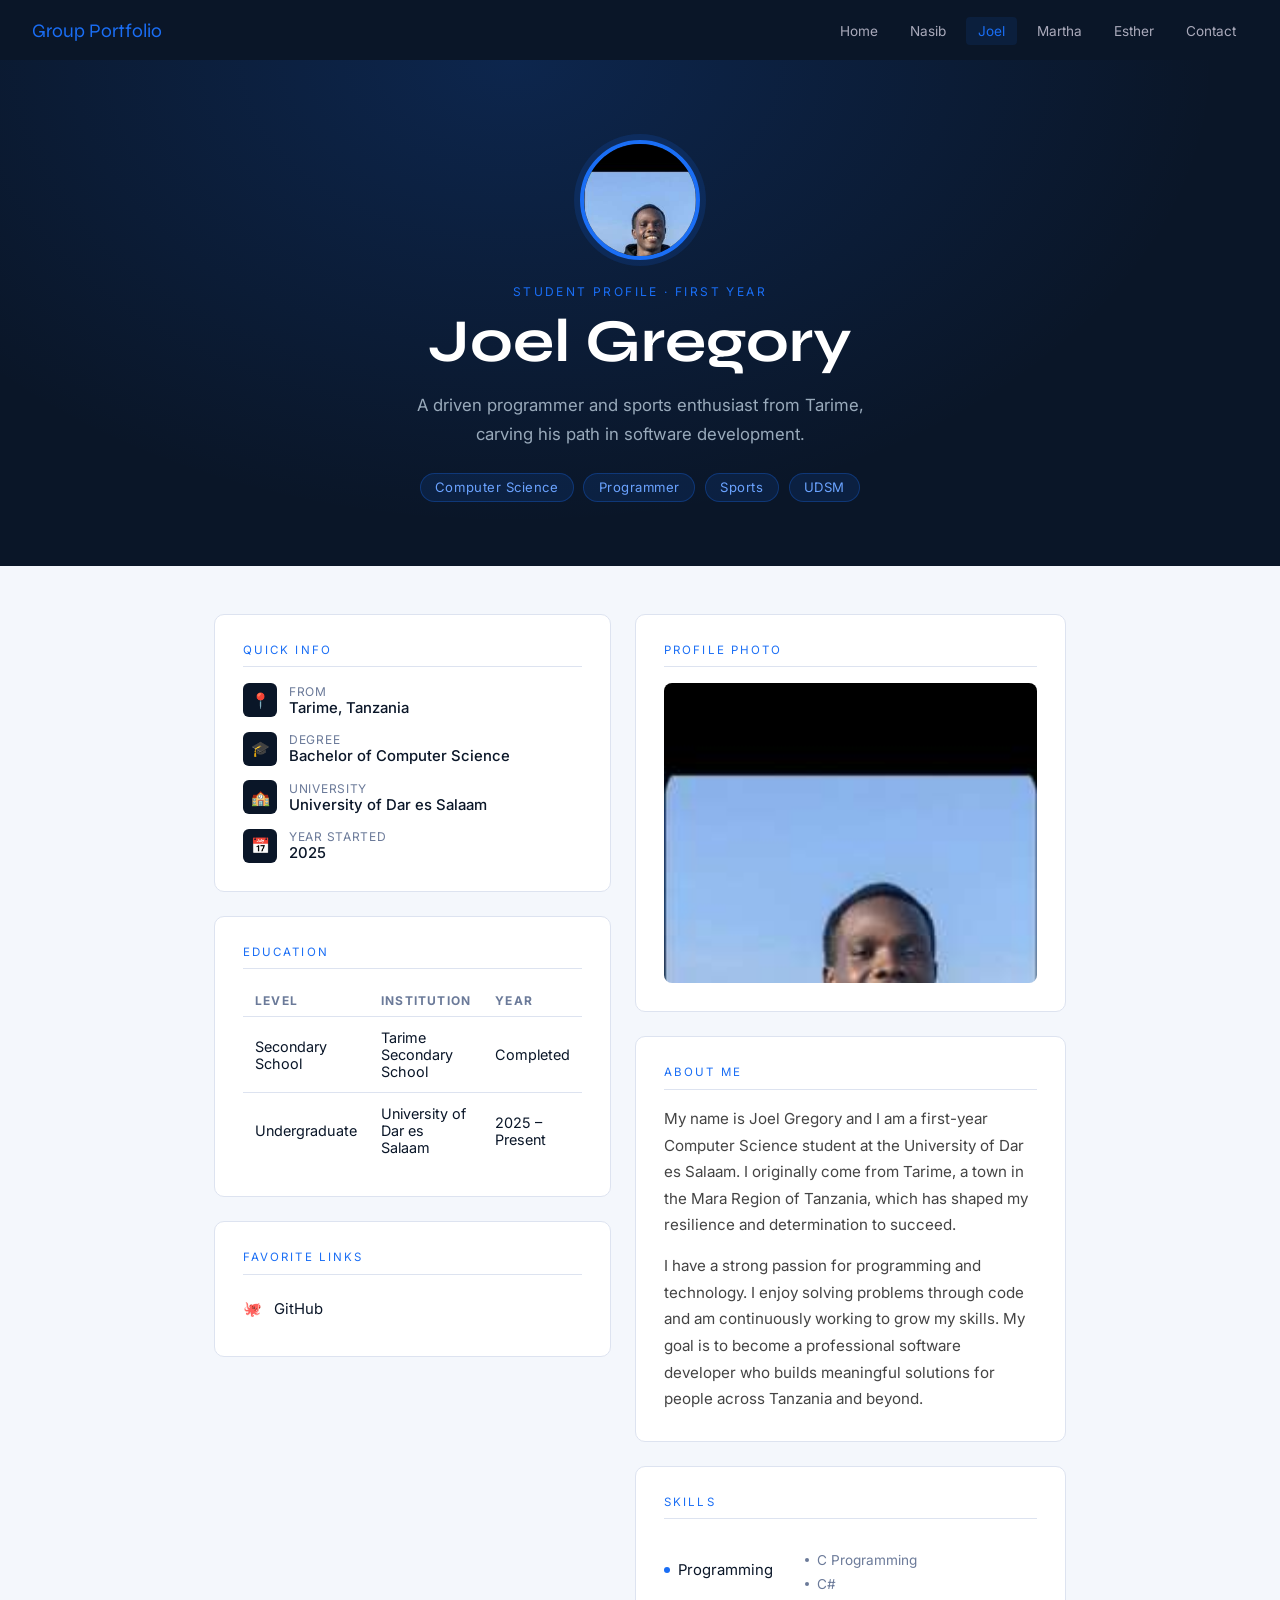
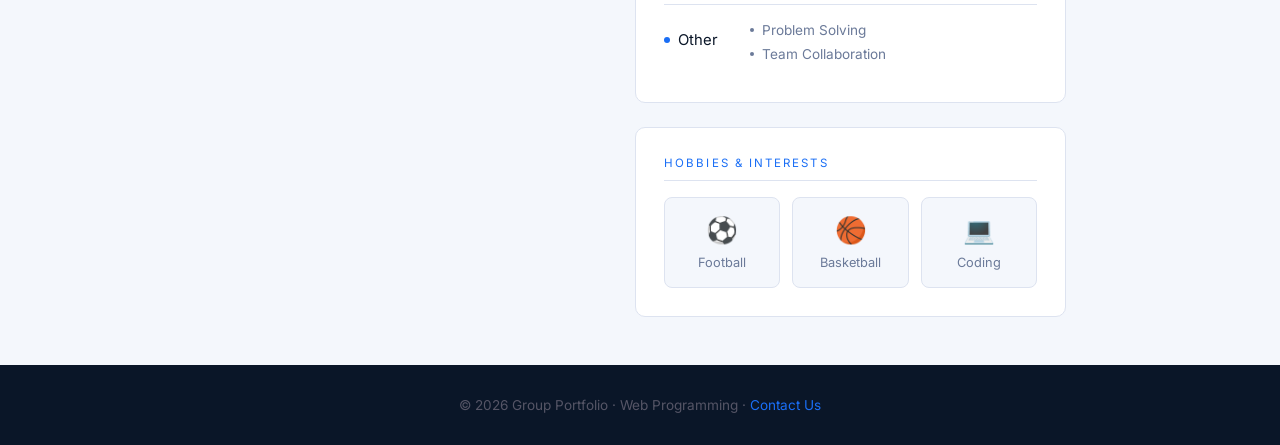
==== Joel.html @ b3907ce8 "Add files via upload" ====
<!DOCTYPE html>
<html lang="en">
<head>
  <meta charset="UTF-8" />
  <meta name="viewport" content="width=device-width, initial-scale=1.0"/>
  <title>Joel Gregory | Student Portfolio</title>
  <link href="https://fonts.googleapis.com/css2?family=Syne:wght@700;800&family=Inter:wght@300;400;500&display=swap" rel="stylesheet"/>
  <style>
    *, *::before, *::after { box-sizing: border-box; margin: 0; padding: 0; }

    :root {
      --navy: #0a1628;
      --blue: #1a6ef5;
      --light-blue: #e8f0fe;
      --white: #ffffff;
      --off-white: #f4f7fc;
      --muted: #6b7a99;
      --border: #dde3f0;
    }

    body {
      font-family: 'Inter', sans-serif;
      background-color: var(--off-white);
      color: var(--navy);
      min-height: 100vh;
    }

    nav {
      background: var(--navy);
      padding: 0 2rem;
      display: flex;
      align-items: center;
      justify-content: space-between;
      position: sticky;
      top: 0;
      z-index: 100;
      height: 60px;
    }

    .nav-brand {
      font-family: 'Syne', sans-serif;
      color: var(--blue);
      font-size: 1.2rem;
      text-decoration: none;
    }

    .nav-links {
      display: flex;
      gap: 0.5rem;
      list-style: none;
      flex-wrap: wrap;
    }

    .nav-links a {
      color: #aab;
      text-decoration: none;
      font-size: 0.85rem;
      padding: 0.4rem 0.75rem;
      border-radius: 4px;
      transition: color 0.2s, background 0.2s;
    }

    .nav-links a:hover, .nav-links a.active {
      color: var(--blue);
      background: rgba(26,110,245,0.1);
    }

    .hero {
      background: var(--navy);
      color: var(--white);
      padding: 5rem 2rem 4rem;
      position: relative;
      overflow: hidden;
      display: flex;
      flex-direction: column;
      align-items: center;
      text-align: center;
    }

    .hero::before {
      content: '';
      position: absolute;
      inset: 0;
      background: radial-gradient(ellipse at 40% 0%, rgba(26,110,245,0.18) 0%, transparent 65%);
    }

    .avatar-circle {
      width: 120px;
      height: 120px;
      border-radius: 50%;
      overflow: hidden;
      border: 4px solid var(--blue);
      margin-bottom: 1.5rem;
      position: relative;
      z-index: 1;
      box-shadow: 0 0 0 6px rgba(26,110,245,0.15);
      animation: fadeDown 0.7s ease both;
    }

    .avatar-circle img {
      width: 100%;
      height: 100%;
      object-fit: cover;
      object-position: center top;
    }

    @keyframes fadeDown {
      from { opacity: 0; transform: translateY(-20px); }
      to   { opacity: 1; transform: translateY(0); }
    }

    @keyframes fadeUp {
      from { opacity: 0; transform: translateY(20px); }
      to   { opacity: 1; transform: translateY(0); }
    }

    .hero-label {
      font-size: 0.75rem;
      letter-spacing: 0.2em;
      text-transform: uppercase;
      color: var(--blue);
      margin-bottom: 0.6rem;
      position: relative;
      z-index: 1;
      animation: fadeUp 0.6s 0.2s ease both;
    }

    .hero h1 {
      font-family: 'Syne', sans-serif;
      font-size: clamp(2.2rem, 5vw, 3.8rem);
      line-height: 1.1;
      margin-bottom: 1rem;
      position: relative;
      z-index: 1;
      animation: fadeUp 0.6s 0.3s ease both;
    }

    .hero-bio {
      font-size: 1.05rem;
      color: #99aabb;
      max-width: 500px;
      line-height: 1.7;
      position: relative;
      z-index: 1;
      animation: fadeUp 0.6s 0.4s ease both;
    }

    .hero-tags {
      display: flex;
      gap: 0.6rem;
      flex-wrap: wrap;
      justify-content: center;
      margin-top: 1.5rem;
      position: relative;
      z-index: 1;
      animation: fadeUp 0.6s 0.5s ease both;
    }

    .tag {
      background: rgba(26,110,245,0.12);
      border: 1px solid rgba(26,110,245,0.3);
      color: #6ba3ff;
      padding: 0.35rem 0.9rem;
      border-radius: 20px;
      font-size: 0.82rem;
      letter-spacing: 0.04em;
    }

    .main {
      max-width: 900px;
      margin: 3rem auto;
      padding: 0 1.5rem;
      display: grid;
      grid-template-columns: 1fr 1.6fr;
      gap: 1.5rem;
      align-items: start;
    }

    @media (max-width: 650px) {
      .main { grid-template-columns: 1fr; }
    }

    .card {
      background: var(--white);
      border: 1px solid var(--border);
      border-radius: 10px;
      padding: 1.75rem;
      margin-bottom: 1.5rem;
    }

    .card:last-child { margin-bottom: 0; }

    .card-title {
      font-size: 0.72rem;
      letter-spacing: 0.18em;
      text-transform: uppercase;
      color: var(--blue);
      margin-bottom: 1rem;
      padding-bottom: 0.6rem;
      border-bottom: 1px solid var(--border);
    }

    .detail-row {
      display: flex;
      align-items: center;
      gap: 0.75rem;
      margin-bottom: 0.9rem;
    }

    .detail-row:last-child { margin-bottom: 0; }

    .detail-icon {
      width: 34px;
      height: 34px;
      background: var(--navy);
      border-radius: 6px;
      display: flex;
      align-items: center;
      justify-content: center;
      font-size: 0.95rem;
      flex-shrink: 0;
    }

    .detail-label {
      font-size: 0.75rem;
      color: var(--muted);
      text-transform: uppercase;
      letter-spacing: 0.06em;
    }

    .detail-value {
      font-size: 0.93rem;
      font-weight: 500;
      color: var(--navy);
    }

    .skill-list { list-style: none; }

    .skill-list li {
      padding: 0.5rem 0;
      border-bottom: 1px solid var(--border);
      font-size: 0.93rem;
      display: flex;
      align-items: center;
      gap: 0.5rem;
    }

    .skill-list li:last-child { border-bottom: none; }

    .skill-list li::before {
      content: '';
      width: 6px;
      height: 6px;
      border-radius: 50%;
      background: var(--blue);
      flex-shrink: 0;
    }

    .skill-sub {
      list-style: none;
      margin-left: 1.5rem;
      margin-top: 0.3rem;
    }

    .skill-sub li {
      font-size: 0.85rem;
      color: var(--muted);
      padding: 0.25rem 0;
      border-bottom: none !important;
    }

    .skill-sub li::before {
      background: var(--muted) !important;
      width: 4px !important;
      height: 4px !important;
    }

    .edu-table {
      width: 100%;
      border-collapse: collapse;
      font-size: 0.9rem;
    }

    .edu-table th {
      text-align: left;
      font-size: 0.75rem;
      letter-spacing: 0.1em;
      text-transform: uppercase;
      color: var(--muted);
      padding: 0.5rem 0.75rem;
      border-bottom: 1px solid var(--border);
    }

    .edu-table td {
      padding: 0.75rem;
      border-bottom: 1px solid var(--border);
      color: var(--navy);
    }

    .edu-table tr:last-child td { border-bottom: none; }

    .hobby-grid {
      display: grid;
      grid-template-columns: repeat(3, 1fr);
      gap: 0.75rem;
    }

    .hobby-item {
      background: var(--off-white);
      border: 1px solid var(--border);
      border-radius: 8px;
      padding: 1rem 0.75rem;
      text-align: center;
      transition: border-color 0.2s, transform 0.2s;
    }

    .hobby-item:hover {
      border-color: var(--blue);
      transform: translateY(-3px);
    }

    .hobby-emoji { font-size: 1.6rem; display: block; margin-bottom: 0.4rem; }
    .hobby-name { font-size: 0.8rem; color: var(--muted); }

    .about-text {
      font-size: 0.95rem;
      line-height: 1.75;
      color: #444;
    }

    .about-text p + p { margin-top: 0.9rem; }

    .activity-photo {
      width: 100%;
      border-radius: 8px;
      object-fit: cover;
      object-position: center top;
      max-height: 300px;
      display: block;
    }

    .contact-link {
      display: flex;
      align-items: center;
      gap: 0.75rem;
      text-decoration: none;
      color: var(--navy);
      padding: 0.6rem 0;
      border-bottom: 1px solid var(--border);
      font-size: 0.93rem;
      transition: color 0.2s;
    }

    .contact-link:last-child { border-bottom: none; }
    .contact-link:hover { color: var(--blue); }

    footer {
      background: var(--navy);
      color: #556;
      text-align: center;
      padding: 2rem;
      font-size: 0.85rem;
      margin-top: 3rem;
    }

    footer a { color: var(--blue); text-decoration: none; }
  </style>
</head>
<body>

  <nav>
    <a class="nav-brand" href="index.html">Group Portfolio</a>
    <ul class="nav-links">
      <li><a href="index.html">Home</a></li>
      <li><a href="profile1.html">Nasib</a></li>
      <li><a href="profile2.html" class="active">Joel</a></li>
      <li><a href="profile3.html">Martha</a></li>
      <li><a href="profile4.html">Esther</a></li>
      <li><a href="contact.html">Contact</a></li>
    </ul>
  </nav>

  <div class="hero">
    <div class="avatar-circle">
      <img src="[data-uri]" alt="Joel Gregory">
    </div>
    <p class="hero-label">Student Profile &middot; First Year</p>
    <h1>Joel Gregory</h1>
    <p class="hero-bio">A driven programmer and sports enthusiast from Tarime, carving his path in software development.</p>
    <div class="hero-tags">
      <span class="tag">Computer Science</span>
      <span class="tag">Programmer</span>
      <span class="tag">Sports</span>
      <span class="tag">UDSM</span>
    </div>
  </div>

  <div class="main">

    <div>
      <div class="card">
        <p class="card-title">Quick Info</p>
        <div class="detail-row">
          <div class="detail-icon">📍</div>
          <div>
            <div class="detail-label">From</div>
            <div class="detail-value">Tarime, Tanzania</div>
          </div>
        </div>
        <div class="detail-row">
          <div class="detail-icon">🎓</div>
          <div>
            <div class="detail-label">Degree</div>
            <div class="detail-value">Bachelor of Computer Science</div>
          </div>
        </div>
        <div class="detail-row">
          <div class="detail-icon">🏫</div>
          <div>
            <div class="detail-label">University</div>
            <div class="detail-value">University of Dar es Salaam</div>
          </div>
        </div>
        <div class="detail-row">
          <div class="detail-icon">📅</div>
          <div>
            <div class="detail-label">Year Started</div>
            <div class="detail-value">2025</div>
          </div>
        </div>
      </div>

      <div class="card">
        <p class="card-title">Education</p>
        <table class="edu-table">
          <tr>
            <th>Level</th>
            <th>Institution</th>
            <th>Year</th>
          </tr>
          <tr>
            <td>Secondary School</td>
            <td>Tarime Secondary School</td>
            <td>Completed</td>
          </tr>
          <tr>
            <td>Undergraduate</td>
            <td>University of Dar es Salaam</td>
            <td>2025 – Present</td>
          </tr>
        </table>
      </div>

      <div class="card">
        <p class="card-title">Favorite Links</p>
        <a class="contact-link" href="https://www.github.com" target="_blank">
          <span>🐙</span> GitHub
        </a>
      </div>
    </div>

    <div>
      <div class="card">
        <p class="card-title">Profile Photo</p>
        <img class="activity-photo" src="[data-uri]" alt="Joel Gregory">
      </div>

      <div class="card">
        <p class="card-title">About Me</p>
        <div class="about-text">
          <p>My name is Joel Gregory and I am a first-year Computer Science student at the University of Dar es Salaam. I originally come from Tarime, a town in the Mara Region of Tanzania, which has shaped my resilience and determination to succeed.</p>
          <p>I have a strong passion for programming and technology. I enjoy solving problems through code and am continuously working to grow my skills. My goal is to become a professional software developer who builds meaningful solutions for people across Tanzania and beyond.</p>
        </div>
      </div>

      <div class="card">
        <p class="card-title">Skills</p>
        <ul class="skill-list">
          <li>Programming
            <ul class="skill-sub">
              <li>C Programming</li>
              <li>C#</li>
            </ul>
          </li>
          <li>Other
            <ul class="skill-sub">
              <li>Problem Solving</li>
              <li>Team Collaboration</li>
            </ul>
          </li>
        </ul>
      </div>

      <div class="card">
        <p class="card-title">Hobbies &amp; Interests</p>
        <div class="hobby-grid">
          <div class="hobby-item">
            <span class="hobby-emoji">⚽</span>
            <span class="hobby-name">Football</span>
          </div>
          <div class="hobby-item">
            <span class="hobby-emoji">🏀</span>
            <span class="hobby-name">Basketball</span>
          </div>
          <div class="hobby-item">
            <span class="hobby-emoji">💻</span>
            <span class="hobby-name">Coding</span>
          </div>
        </div>
      </div>
    </div>

  </div>

  <footer>
    <p>&copy; 2026 Group Portfolio &middot; Web Programming &middot; <a href="contact.html">Contact Us</a></p>
  </footer>

</body>
</html>
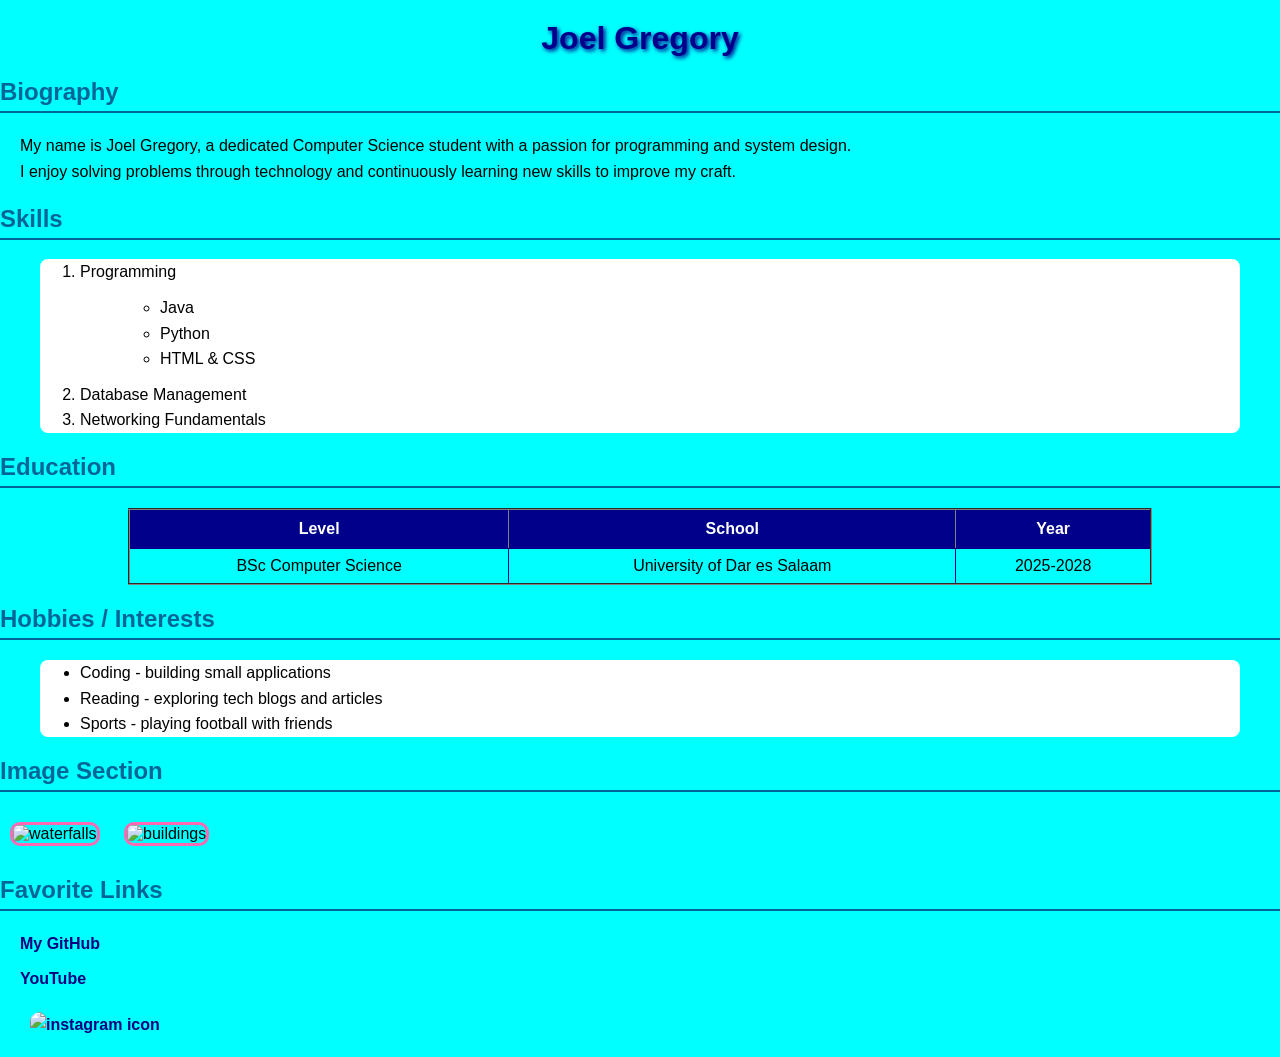
==== commit 61d28b0b: "Add files via upload" ====
--- a/Joel.html
+++ b/Joel.html
@@ -1,520 +1,71 @@
-<!DOCTYPE html>
-<html lang="en">
-<head>
-  <meta charset="UTF-8" />
-  <meta name="viewport" content="width=device-width, initial-scale=1.0"/>
-  <title>Joel Gregory | Student Portfolio</title>
-  <link href="https://fonts.googleapis.com/css2?family=Syne:wght@700;800&family=Inter:wght@300;400;500&display=swap" rel="stylesheet"/>
-  <style>
-    *, *::before, *::after { box-sizing: border-box; margin: 0; padding: 0; }
-
-    :root {
-      --navy: #0a1628;
-      --blue: #1a6ef5;
-      --light-blue: #e8f0fe;
-      --white: #ffffff;
-      --off-white: #f4f7fc;
-      --muted: #6b7a99;
-      --border: #dde3f0;
-    }
-
-    body {
-      font-family: 'Inter', sans-serif;
-      background-color: var(--off-white);
-      color: var(--navy);
-      min-height: 100vh;
-    }
-
-    nav {
-      background: var(--navy);
-      padding: 0 2rem;
-      display: flex;
-      align-items: center;
-      justify-content: space-between;
-      position: sticky;
-      top: 0;
-      z-index: 100;
-      height: 60px;
-    }
-
-    .nav-brand {
-      font-family: 'Syne', sans-serif;
-      color: var(--blue);
-      font-size: 1.2rem;
-      text-decoration: none;
-    }
-
-    .nav-links {
-      display: flex;
-      gap: 0.5rem;
-      list-style: none;
-      flex-wrap: wrap;
-    }
-
-    .nav-links a {
-      color: #aab;
-      text-decoration: none;
-      font-size: 0.85rem;
-      padding: 0.4rem 0.75rem;
-      border-radius: 4px;
-      transition: color 0.2s, background 0.2s;
-    }
-
-    .nav-links a:hover, .nav-links a.active {
-      color: var(--blue);
-      background: rgba(26,110,245,0.1);
-    }
-
-    .hero {
-      background: var(--navy);
-      color: var(--white);
-      padding: 5rem 2rem 4rem;
-      position: relative;
-      overflow: hidden;
-      display: flex;
-      flex-direction: column;
-      align-items: center;
-      text-align: center;
-    }
-
-    .hero::before {
-      content: '';
-      position: absolute;
-      inset: 0;
-      background: radial-gradient(ellipse at 40% 0%, rgba(26,110,245,0.18) 0%, transparent 65%);
-    }
-
-    .avatar-circle {
-      width: 120px;
-      height: 120px;
-      border-radius: 50%;
-      overflow: hidden;
-      border: 4px solid var(--blue);
-      margin-bottom: 1.5rem;
-      position: relative;
-      z-index: 1;
-      box-shadow: 0 0 0 6px rgba(26,110,245,0.15);
-      animation: fadeDown 0.7s ease both;
-    }
-
-    .avatar-circle img {
-      width: 100%;
-      height: 100%;
-      object-fit: cover;
-      object-position: center top;
-    }
-
-    @keyframes fadeDown {
-      from { opacity: 0; transform: translateY(-20px); }
-      to   { opacity: 1; transform: translateY(0); }
-    }
-
-    @keyframes fadeUp {
-      from { opacity: 0; transform: translateY(20px); }
-      to   { opacity: 1; transform: translateY(0); }
-    }
-
-    .hero-label {
-      font-size: 0.75rem;
-      letter-spacing: 0.2em;
-      text-transform: uppercase;
-      color: var(--blue);
-      margin-bottom: 0.6rem;
-      position: relative;
-      z-index: 1;
-      animation: fadeUp 0.6s 0.2s ease both;
-    }
-
-    .hero h1 {
-      font-family: 'Syne', sans-serif;
-      font-size: clamp(2.2rem, 5vw, 3.8rem);
-      line-height: 1.1;
-      margin-bottom: 1rem;
-      position: relative;
-      z-index: 1;
-      animation: fadeUp 0.6s 0.3s ease both;
-    }
-
-    .hero-bio {
-      font-size: 1.05rem;
-      color: #99aabb;
-      max-width: 500px;
-      line-height: 1.7;
-      position: relative;
-      z-index: 1;
-      animation: fadeUp 0.6s 0.4s ease both;
-    }
-
-    .hero-tags {
-      display: flex;
-      gap: 0.6rem;
-      flex-wrap: wrap;
-      justify-content: center;
-      margin-top: 1.5rem;
-      position: relative;
-      z-index: 1;
-      animation: fadeUp 0.6s 0.5s ease both;
-    }
-
-    .tag {
-      background: rgba(26,110,245,0.12);
-      border: 1px solid rgba(26,110,245,0.3);
-      color: #6ba3ff;
-      padding: 0.35rem 0.9rem;
-      border-radius: 20px;
-      font-size: 0.82rem;
-      letter-spacing: 0.04em;
-    }
-
-    .main {
-      max-width: 900px;
-      margin: 3rem auto;
-      padding: 0 1.5rem;
-      display: grid;
-      grid-template-columns: 1fr 1.6fr;
-      gap: 1.5rem;
-      align-items: start;
-    }
-
-    @media (max-width: 650px) {
-      .main { grid-template-columns: 1fr; }
-    }
-
-    .card {
-      background: var(--white);
-      border: 1px solid var(--border);
-      border-radius: 10px;
-      padding: 1.75rem;
-      margin-bottom: 1.5rem;
-    }
-
-    .card:last-child { margin-bottom: 0; }
-
-    .card-title {
-      font-size: 0.72rem;
-      letter-spacing: 0.18em;
-      text-transform: uppercase;
-      color: var(--blue);
-      margin-bottom: 1rem;
-      padding-bottom: 0.6rem;
-      border-bottom: 1px solid var(--border);
-    }
-
-    .detail-row {
-      display: flex;
-      align-items: center;
-      gap: 0.75rem;
-      margin-bottom: 0.9rem;
-    }
-
-    .detail-row:last-child { margin-bottom: 0; }
-
-    .detail-icon {
-      width: 34px;
-      height: 34px;
-      background: var(--navy);
-      border-radius: 6px;
-      display: flex;
-      align-items: center;
-      justify-content: center;
-      font-size: 0.95rem;
-      flex-shrink: 0;
-    }
-
-    .detail-label {
-      font-size: 0.75rem;
-      color: var(--muted);
-      text-transform: uppercase;
-      letter-spacing: 0.06em;
-    }
-
-    .detail-value {
-      font-size: 0.93rem;
-      font-weight: 500;
-      color: var(--navy);
-    }
-
-    .skill-list { list-style: none; }
-
-    .skill-list li {
-      padding: 0.5rem 0;
-      border-bottom: 1px solid var(--border);
-      font-size: 0.93rem;
-      display: flex;
-      align-items: center;
-      gap: 0.5rem;
-    }
-
-    .skill-list li:last-child { border-bottom: none; }
-
-    .skill-list li::before {
-      content: '';
-      width: 6px;
-      height: 6px;
-      border-radius: 50%;
-      background: var(--blue);
-      flex-shrink: 0;
-    }
-
-    .skill-sub {
-      list-style: none;
-      margin-left: 1.5rem;
-      margin-top: 0.3rem;
-    }
-
-    .skill-sub li {
-      font-size: 0.85rem;
-      color: var(--muted);
-      padding: 0.25rem 0;
-      border-bottom: none !important;
-    }
-
-    .skill-sub li::before {
-      background: var(--muted) !important;
-      width: 4px !important;
-      height: 4px !important;
-    }
-
-    .edu-table {
-      width: 100%;
-      border-collapse: collapse;
-      font-size: 0.9rem;
-    }
-
-    .edu-table th {
-      text-align: left;
-      font-size: 0.75rem;
-      letter-spacing: 0.1em;
-      text-transform: uppercase;
-      color: var(--muted);
-      padding: 0.5rem 0.75rem;
-      border-bottom: 1px solid var(--border);
-    }
-
-    .edu-table td {
-      padding: 0.75rem;
-      border-bottom: 1px solid var(--border);
-      color: var(--navy);
-    }
-
-    .edu-table tr:last-child td { border-bottom: none; }
-
-    .hobby-grid {
-      display: grid;
-      grid-template-columns: repeat(3, 1fr);
-      gap: 0.75rem;
-    }
-
-    .hobby-item {
-      background: var(--off-white);
-      border: 1px solid var(--border);
-      border-radius: 8px;
-      padding: 1rem 0.75rem;
-      text-align: center;
-      transition: border-color 0.2s, transform 0.2s;
-    }
-
-    .hobby-item:hover {
-      border-color: var(--blue);
-      transform: translateY(-3px);
-    }
-
-    .hobby-emoji { font-size: 1.6rem; display: block; margin-bottom: 0.4rem; }
-    .hobby-name { font-size: 0.8rem; color: var(--muted); }
-
-    .about-text {
-      font-size: 0.95rem;
-      line-height: 1.75;
-      color: #444;
-    }
-
-    .about-text p + p { margin-top: 0.9rem; }
-
-    .activity-photo {
-      width: 100%;
-      border-radius: 8px;
-      object-fit: cover;
-      object-position: center top;
-      max-height: 300px;
-      display: block;
-    }
-
-    .contact-link {
-      display: flex;
-      align-items: center;
-      gap: 0.75rem;
-      text-decoration: none;
-      color: var(--navy);
-      padding: 0.6rem 0;
-      border-bottom: 1px solid var(--border);
-      font-size: 0.93rem;
-      transition: color 0.2s;
-    }
-
-    .contact-link:last-child { border-bottom: none; }
-    .contact-link:hover { color: var(--blue); }
-
-    footer {
-      background: var(--navy);
-      color: #556;
-      text-align: center;
-      padding: 2rem;
-      font-size: 0.85rem;
-      margin-top: 3rem;
-    }
-
-    footer a { color: var(--blue); text-decoration: none; }
-  </style>
-</head>
-<body>
-
-  <nav>
-    <a class="nav-brand" href="index.html">Group Portfolio</a>
-    <ul class="nav-links">
-      <li><a href="index.html">Home</a></li>
-      <li><a href="profile1.html">Nasib</a></li>
-      <li><a href="profile2.html" class="active">Joel</a></li>
-      <li><a href="profile3.html">Martha</a></li>
-      <li><a href="profile4.html">Esther</a></li>
-      <li><a href="contact.html">Contact</a></li>
-    </ul>
-  </nav>
-
-  <div class="hero">
-    <div class="avatar-circle">
-      <img src="[data-uri]" alt="Joel Gregory">
-    </div>
-    <p class="hero-label">Student Profile &middot; First Year</p>
-    <h1>Joel Gregory</h1>
-    <p class="hero-bio">A driven programmer and sports enthusiast from Tarime, carving his path in software development.</p>
-    <div class="hero-tags">
-      <span class="tag">Computer Science</span>
-      <span class="tag">Programmer</span>
-      <span class="tag">Sports</span>
-      <span class="tag">UDSM</span>
-    </div>
-  </div>
-
-  <div class="main">
-
-    <div>
-      <div class="card">
-        <p class="card-title">Quick Info</p>
-        <div class="detail-row">
-          <div class="detail-icon">📍</div>
-          <div>
-            <div class="detail-label">From</div>
-            <div class="detail-value">Tarime, Tanzania</div>
-          </div>
-        </div>
-        <div class="detail-row">
-          <div class="detail-icon">🎓</div>
-          <div>
-            <div class="detail-label">Degree</div>
-            <div class="detail-value">Bachelor of Computer Science</div>
-          </div>
-        </div>
-        <div class="detail-row">
-          <div class="detail-icon">🏫</div>
-          <div>
-            <div class="detail-label">University</div>
-            <div class="detail-value">University of Dar es Salaam</div>
-          </div>
-        </div>
-        <div class="detail-row">
-          <div class="detail-icon">📅</div>
-          <div>
-            <div class="detail-label">Year Started</div>
-            <div class="detail-value">2025</div>
-          </div>
-        </div>
-      </div>
-
-      <div class="card">
-        <p class="card-title">Education</p>
-        <table class="edu-table">
-          <tr>
-            <th>Level</th>
-            <th>Institution</th>
-            <th>Year</th>
-          </tr>
-          <tr>
-            <td>Secondary School</td>
-            <td>Tarime Secondary School</td>
-            <td>Completed</td>
-          </tr>
-          <tr>
-            <td>Undergraduate</td>
-            <td>University of Dar es Salaam</td>
-            <td>2025 – Present</td>
-          </tr>
-        </table>
-      </div>
-
-      <div class="card">
-        <p class="card-title">Favorite Links</p>
-        <a class="contact-link" href="https://www.github.com" target="_blank">
-          <span>🐙</span> GitHub
-        </a>
-      </div>
-    </div>
-
-    <div>
-      <div class="card">
-        <p class="card-title">Profile Photo</p>
-        <img class="activity-photo" src="[data-uri]" alt="Joel Gregory">
-      </div>
-
-      <div class="card">
-        <p class="card-title">About Me</p>
-        <div class="about-text">
-          <p>My name is Joel Gregory and I am a first-year Computer Science student at the University of Dar es Salaam. I originally come from Tarime, a town in the Mara Region of Tanzania, which has shaped my resilience and determination to succeed.</p>
-          <p>I have a strong passion for programming and technology. I enjoy solving problems through code and am continuously working to grow my skills. My goal is to become a professional software developer who builds meaningful solutions for people across Tanzania and beyond.</p>
-        </div>
-      </div>
-
-      <div class="card">
-        <p class="card-title">Skills</p>
-        <ul class="skill-list">
-          <li>Programming
-            <ul class="skill-sub">
-              <li>C Programming</li>
-              <li>C#</li>
-            </ul>
-          </li>
-          <li>Other
-            <ul class="skill-sub">
-              <li>Problem Solving</li>
-              <li>Team Collaboration</li>
-            </ul>
-          </li>
-        </ul>
-      </div>
-
-      <div class="card">
-        <p class="card-title">Hobbies &amp; Interests</p>
-        <div class="hobby-grid">
-          <div class="hobby-item">
-            <span class="hobby-emoji">⚽</span>
-            <span class="hobby-name">Football</span>
-          </div>
-          <div class="hobby-item">
-            <span class="hobby-emoji">🏀</span>
-            <span class="hobby-name">Basketball</span>
-          </div>
-          <div class="hobby-item">
-            <span class="hobby-emoji">💻</span>
-            <span class="hobby-name">Coding</span>
-          </div>
-        </div>
-      </div>
-    </div>
-
-  </div>
-
-  <footer>
-    <p>&copy; 2026 Group Portfolio &middot; Web Programming &middot; <a href="contact.html">Contact Us</a></p>
-  </footer>
-
-</body>
-</html>
+<!DOCTYPE html>
+<html>
+<head>
+    <title>Profile - Joel Gregory</title>
+    <link rel="stylesheet" href="style.css">
+</head>
+<body>
+    <h1>Joel Gregory</h1>
+
+    <!-- Personal Information -->
+    <h2>Biography</h2>
+    <p>
+        My name is Joel Gregory, a dedicated Computer Science student with a passion for programming and system design.<br> 
+        I enjoy solving problems through technology and continuously learning new skills to improve my craft.
+    </p>
+
+    <!-- Skills -->
+    <h2>Skills</h2>
+    <ol>
+        <li>Programming
+            <ul>
+                <li>Java</li>
+                <li>Python</li>
+                <li>HTML & CSS</li>
+            </ul>
+        </li>
+        <li>Database Management</li>
+        <li>Networking Fundamentals</li>
+    </ol>
+
+    <!-- Education -->
+    <h2>Education</h2>
+    <table border="2">
+        <tr>
+            <th>Level</th>
+            <th>School</th>
+            <th>Year</th>
+        </tr>
+        <tr>
+            <td>BSc Computer Science</td>
+            <td>University of Dar es Salaam</td>
+            <td>2025-2028</td>
+        </tr>
+    </table>
+
+    <!-- Hobbies / Interests -->
+    <h2>Hobbies / Interests</h2>
+    <ul>
+        <li>Coding - building small applications</li>
+        <li>Reading - exploring tech blogs and articles</li>
+        <li>Sports - playing football with friends</li>
+    </ul>
+
+    <!-- Image Section -->
+    <h2>Image Section</h2>
+    <img src="waterfall.jpg" alt="waterfalls" width="200" height="250">
+    <img src="building.jpg" alt="buildings" width="200" height="250">
+
+    <!-- Favorite Links -->
+    <h2>Favorite Links</h2>
+    <p><a href="https://github.com/joh2005">My GitHub</a></p>
+    <p><a href="https://www.youtube.com/">YouTube</a></p>
+    <p><a href="https://www.instagram.com/official_rickxon001" target="_blank">
+  <img src="instagram.jpg" alt="instagram icon" width="150" height="200">
+    </a>
+    </p>
+
+    <!-- Comments in Code -->
+    <!-- This is Joel Gregory's personal portfolio page -->
+</body>
+</html>
--- a/style.css
+++ b/style.css
@@ -0,0 +1,90 @@
+/* General Page Styling */
+body {
+    font-family: Arial, sans-serif;
+    background-color: aqua; /* Advanced: Gradient */
+    margin: 0;
+    padding: 0;
+}
+
+/* Title */
+h1 {
+    text-align: center;
+    color: darkblue;
+    text-shadow: 2px 2px 4px darkblue; /* Advanced: Text Shadow */
+    margin-top: 20px;
+}
+
+/* Section Headings */
+h2 {
+    color: #006699;
+    border-bottom: 2px solid #006699;
+    padding-bottom: 5px;
+    margin-top: 20px;
+}
+
+/* Biography Paragraph */
+p {
+    font-size: 16px;
+    line-height: 1.6;
+    margin: 10px 20px;
+}
+
+/* Skills List */
+ol, ul {
+    margin: 10px 40px;
+    line-height: 1.6;
+    background-color: white;
+    border-radius: 8px; /* Advanced: Rounded Corners */
+}
+
+/* Education Table */
+table {
+    width: 80%;
+    margin: 20px auto;
+    border-collapse: collapse;
+    text-align: center;
+}
+table th {
+    background-color: darkblue;
+    color: white;
+    padding: 10px;
+}
+table td {
+    border: 1px solid darkblue;
+    padding: 8px;
+}
+
+/* Images */
+img {
+    margin: 10px;
+    border: 3px solid hotpink;
+    border-radius: 10px; /* Rounded corners */
+    transition: transform 0.3s; /* Advanced: Transition */
+}
+img:hover {
+    transform: scale(1.05); /* Hover effect */
+    border-color: gold;
+}
+
+/* Links */
+a {
+    color: navy;
+    text-decoration: none;
+    font-weight: bold;
+}
+a:hover {
+    color: cornflowerblue;
+    text-decoration: underline;
+}
+
+/* Instagram Icon Special Styling */
+a img {
+    width: 100px;
+    height: auto;
+    border: none;
+    transition: opacity 0.3s;
+}
+a img:hover {
+    opacity: 0.7;
+}
+
